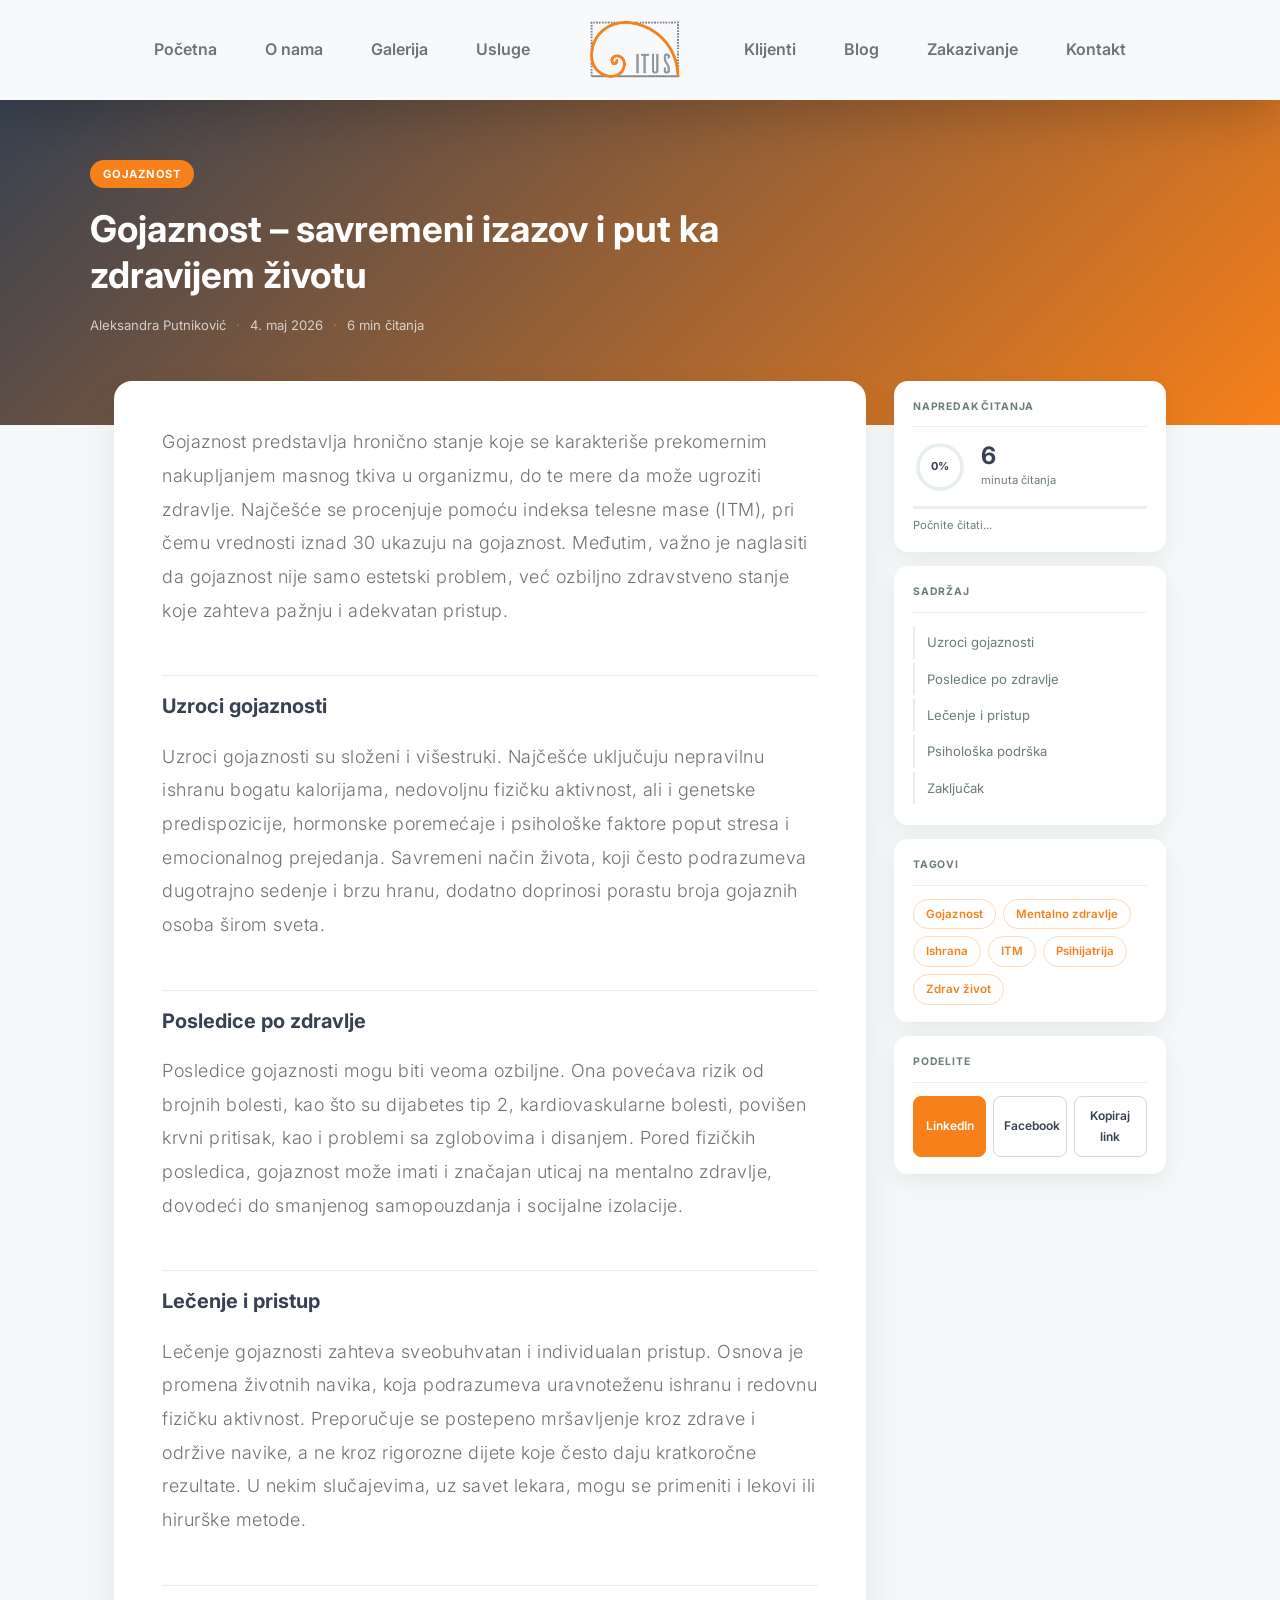
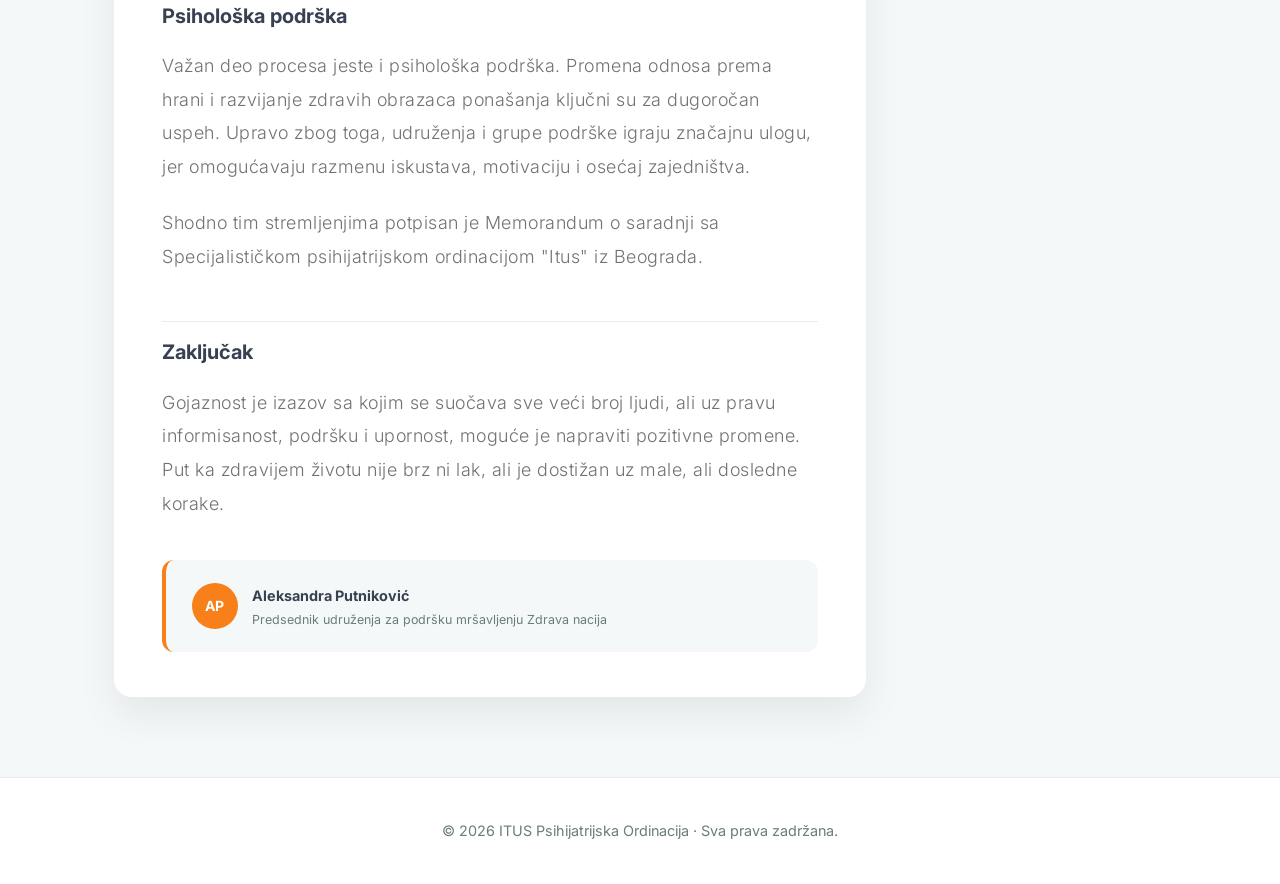
==== gojaznost.html @ 5d0c7b58 "Gojaznost blog stranica" ====
<!DOCTYPE html>
<html lang="sr">
<head>
  <meta charset="UTF-8" />
  <meta name="viewport" content="width=device-width, initial-scale=1.0" />
  <title>Blog | ITUS Psihijatrijska Ordinacija</title>
  <meta name="description" content="Savremeni blog ITUS ordinacije – mentalno zdravlje, psihijatrija i psihoterapija." />

  <!-- Google Font -->
  <link href="https://fonts.googleapis.com/css2?family=Inter:wght@300;400;500;600;700&display=swap" rel="stylesheet">
<link rel="preconnect" href="https://fonts.googleapis.com">
        
        <link rel="preconnect" href="https://fonts.gstatic.com" crossorigin>
        
        <link href="https://fonts.googleapis.com/css2?family=Open+Sans:wght@300;400;600;700&display=swap" rel="stylesheet">

        <link href="bootstrap.min.css" rel="stylesheet">

        <link href="bootstrap-icons.css" rel="stylesheet">

        <link href="owl.carousel.min.css" rel="stylesheet">

        <link href="owl.theme.default.min.css" rel="stylesheet">

        <link href="templatemo-medic-care.css" rel="stylesheet">

  <style>
    :root {
      --primary: #374151;
      --accent: #f7801a;
      --bg: #f5f8f9;
      --card: #ffffff;
      --text: #243333;
      --muted: #6b7c7c;
      --radius: 18px;
      --max-width: 1100px;
    }

    * {
      box-sizing: border-box;
      margin: 0;
      padding: 0;
    }

    body {
      font-family: 'Inter', sans-serif;
      background: var(--bg);
      color: var(--text);
      line-height: 1.8;
    }

    /* HEADER – koristi postojeći header sajta */
    /* Ovaj deo ostaje identičan kao na itus.co.rs */
    header.site-header {
      background: #ffffff;
      box-shadow: 0 4px 20px rgba(0,0,0,0.06);
      padding: 1rem 2rem;
    }

    /* HERO */
    .hero {
      background: linear-gradient(135deg, var(--primary), var(--accent));
      color: #fff;
      padding: 5rem 1rem;
    }

    .hero-inner {
      max-width: var(--max-width);
      margin: auto;
    }

    .hero h1 {
      font-size: 3rem;
      font-weight: 700;
      margin-bottom: 1rem;
    }

    .hero p {
      font-size: 1.2rem;
      max-width: 700px;
      opacity: 0.95;
    }

    /* CONTENT */
    main {
      max-width: var(--max-width);
      margin: -4rem auto 4rem;
      padding: 0 1rem;
    }

    .blog-grid {
      display: grid;
      grid-template-columns: repeat(auto-fit, minmax(280px, 1fr));
      gap: 2rem;
    }

    .blog-card {
      background: var(--card);
      border-radius: var(--radius);
      padding: 2.5rem 2.2rem;
      box-shadow: 0 18px 40px rgba(0,0,0,0.08);
      display: flex;
      flex-direction: column;
      justify-content: space-between;
      transition: transform 0.3s ease, box-shadow 0.3s ease;
    }

    .blog-card:hover {
      transform: translateY(-6px);
      box-shadow: 0 30px 60px rgba(0,0,0,0.12);
    }

    .blog-card h2 {
      font-size: 1.4rem;
      margin: 1rem 0 0.8rem;
      color: var(--primary);
    }

    .blog-card p {
      color: var(--muted);
      font-size: 0.95rem;
    }

    .tag {
      display: inline-block;
      font-size: 0.75rem;
      font-weight: 600;
      text-transform: uppercase;
      letter-spacing: 0.04em;
      color: var(--accent);
    }

    .read-more {
      margin-top: 1.8rem;
      font-weight: 600;
      color: var(--primary);
      text-decoration: none;
      align-self: flex-start;
    }

    .read-more:hover {
      text-decoration: underline;
    }

    .blog-card h2 {
      font-size: 1.9rem;
      margin-bottom: 1rem;
      color: var(--primary);
    }

    .blog-card h3 {
      margin-top: 2.5rem;
      margin-bottom: 1rem;
      font-size: 1.4rem;
    }

    .blog-card p {
      margin-bottom: 1.2rem;
      color: var(--text);
    }

    .blog-card ul {
      margin: 1.5rem 0 1.5rem 1.5rem;
    }

    .blog-card li {
      margin-bottom: 0.6rem;
    }

    .info-box {
      margin-top: 3rem;
      padding: 2rem;
      background: linear-gradient(135deg, #eef7f6, #ffffff);
      border-radius: var(--radius);
      border-left: 6px solid var(--accent);
    }

    .info-box h3 {
      margin-top: 0;
      color: var(--primary);
    }

    footer {
      background: #ffffff;
      text-align: center;
      padding: 2.5rem 1rem;
      color: var(--muted);
      font-size: 0.9rem;
      border-top: 1px solid #e6eeee;
    }

    @media (max-width: 768px) {
      .hero h1 {
        font-size: 2.2rem;
      }
      .blog-card {
        padding: 2rem;
      }
    }

      .itus-blog-hero {
     background: linear-gradient(135deg, var(--primary), var(--accent));
    color: #fff;
    padding: 4rem 1.5rem 5.5rem;
  }
  .itus-blog-hero__inner {
    max-width: var(--max-width, 1100px);
    margin: auto;
  }
  .itus-blog-hero__tag {
    display: inline-block;
    background: var(--accent);
    color: #fff;
    font-size: 0.7rem;
    font-weight: 700;
    text-transform: uppercase;
    letter-spacing: 0.07em;
    padding: 4px 13px;
    border-radius: 20px;
    margin-bottom: 1.1rem;
  }
  .itus-blog-hero__title {
    font-size: 2.3rem;
    font-weight: 700;
    line-height: 1.25;
    margin-bottom: 1rem;
    max-width: 720px;
  }
  .itus-blog-hero__meta {
    font-size: 0.82rem;
    opacity: 0.72;
    display: flex;
    flex-wrap: wrap;
    gap: 10px;
    align-items: center;
  }
  .itus-blog-hero__meta-sep { opacity: 0.4; }
 
  /* ── LAYOUT ── */
  .itus-blog-layout {
    max-width: var(--max-width, 1100px);
    margin: -2.8rem auto 5rem;
    padding: 0 1.5rem;
    display: grid;
    grid-template-columns: 1fr 272px;
    gap: 28px;
    align-items: start;
  }
 
  /* ── ARTICLE ── */
  .itus-blog-article {
    background: var(--card);
    border-radius: var(--radius);
    padding: 2.8rem 3rem;
    box-shadow: 0 18px 40px rgba(0,0,0,0.07);
  }
  .itus-blog-prose {
    font-size: 1rem;
    line-height: 1.87;
    color: var(--text);
  }
  .itus-blog-prose p { margin-bottom: 1.25em; }
  .itus-blog-prose h2 {
    font-size: 1.25rem;
    font-weight: 700;
    color: var(--primary);
    margin: 2.4em 0 0.7em;
    padding-top: 0.6em;
    border-top: 1px solid #e6eeee;
  }
  .itus-blog-prose h2:first-child { border-top: none; margin-top: 0; }
 
  .itus-blog-author {
    margin-top: 2.5rem;
    padding: 1.4rem 1.6rem;
    background: var(--bg);
    border-radius: 12px;
    border-left: 4px solid var(--accent);
    display: flex;
    gap: 14px;
    align-items: flex-start;
  }
  .itus-blog-author__avatar {
    width: 46px; height: 46px;
    border-radius: 50%;
    background: var(--accent);
    color: #fff;
    display: flex; align-items: center; justify-content: center;
    font-weight: 700; font-size: 14px;
    flex-shrink: 0;
  }
  .itus-blog-author__name { font-size: 0.9rem; font-weight: 700; color: var(--primary); }
  .itus-blog-author__role { font-size: 0.78rem; color: var(--muted); margin-top: 2px; line-height: 1.5; }
 
  /* ── SIDEBAR ── */
  .itus-blog-sidebar { display: flex; flex-direction: column; gap: 14px; }
 
  .itus-s-card {
    background: var(--card);
    border-radius: 14px;
    padding: 17px 19px;
    box-shadow: 0 8px 24px rgba(0,0,0,0.06);
  }
  .itus-s-label {
    font-size: 0.65rem;
    font-weight: 700;
    text-transform: uppercase;
    letter-spacing: 0.08em;
    color: var(--muted);
    margin-bottom: 13px;
    padding-bottom: 10px;
    border-bottom: 1px solid #e6eeee;
  }
 
  /* Reading progress */
  .itus-prog-wrap { display: flex; align-items: center; gap: 14px; margin-bottom: 12px; }
  .itus-ring-wrap { position: relative; width: 54px; height: 54px; flex-shrink: 0; }
  .itus-ring-wrap svg { width: 54px; height: 54px; }
  .itus-ring-inner {
    position: absolute; top: 50%; left: 50%;
    transform: translate(-50%, -50%);
    font-size: 11px; font-weight: 700; color: var(--primary);
  }
  .itus-read-num { font-size: 1.5rem; font-weight: 700; color: var(--primary); line-height: 1; }
  .itus-read-sub { font-size: 0.7rem; color: var(--muted); margin-top: 2px; }
  .itus-prog-bar { height: 3px; background: #e6eeee; border-radius: 2px; margin-bottom: 6px; }
  .itus-prog-fill { height: 100%; background: var(--accent); border-radius: 2px; width: 0%; transition: width 0.2s; }
  .itus-prog-sub { font-size: 0.7rem; color: var(--muted); }
 
  /* TOC */
  .itus-toc-item {
    padding: 7px 0 7px 12px;
    border-left: 2px solid #e6eeee;
    font-size: 0.82rem;
    color: var(--muted);
    cursor: pointer;
    margin-bottom: 4px;
    line-height: 1.4;
    transition: color 0.15s, border-color 0.15s;
  }
  .itus-toc-item:hover,
  .itus-toc-item.is-active {
    border-left-color: var(--accent);
    color: var(--primary);
    font-weight: 600;
  }
 
  /* Tags */
  .itus-tags-wrap { display: flex; flex-wrap: wrap; gap: 7px; }
  .itus-tag {
    font-size: 0.72rem;
    font-weight: 600;
    color: var(--accent);
    border: 1px solid rgba(247,128,26,0.3);
    padding: 4px 12px;
    border-radius: 20px;
    cursor: pointer;
    transition: background 0.15s;
  }
  .itus-tag:hover { background: rgba(247,128,26,0.08); }
 
  /* Share */
  .itus-share-grid { display: flex; gap: 7px; flex-wrap: wrap; }
  .itus-share-btn {
    flex: 1; min-width: 72px;
    padding: 8px 10px;
    border-radius: 8px;
    border: 1px solid #d0d9d9;
    background: transparent;
    font-size: 0.75rem;
    font-weight: 600;
    color: var(--primary);
    cursor: pointer;
    font-family: 'Inter', sans-serif;
    transition: background 0.15s;
  }
  .itus-share-btn:hover { background: var(--bg); }
  .itus-share-btn--primary {
    background: var(--accent);
    color: #fff;
    border-color: var(--accent);
  }
  .itus-share-btn--primary:hover { background: #e0700f; }
 
  @media (max-width: 820px) {
    .itus-blog-layout { grid-template-columns: 1fr; }
    .itus-blog-sidebar { order: -1; }
    .itus-blog-article { padding: 2rem 1.5rem; }
    .itus-blog-hero__title { font-size: 1.7rem; }
  }

  </style>
</head>
<body>

 <nav class="navbar navbar-expand-lg bg-light fixed-top shadow-lg">
                <div class="container">
                    <a class="navbar-brand mx-auto d-lg-none" href="index.html">
                        Itus
                        <strong class="d-block">Psihijatrijska Ordinacija</strong>
                    </a>

                    <button class="navbar-toggler" type="button" data-bs-toggle="collapse" data-bs-target="#navbarNav" aria-controls="navbarNav" aria-expanded="false" aria-label="Toggle navigation">
                        <span class="navbar-toggler-icon"></span>
                    </button>

                    <div class="collapse navbar-collapse" id="navbarNav">
                        <ul class="navbar-nav mx-auto">
                            <li class="nav-item">
                                <a class="nav-link" href="#hero">Početna</a>
                            </li>

                            <li class="nav-item">
                                <a class="nav-link" href="#about">O nama</a>
                            </li>

                            <li class="nav-item">
                                <a class="nav-link" href="#galerija">Galerija</a>
                            </li>

                            <li class="nav-item">
                                <a class="nav-link" href="#timeline">Usluge</a>
                            </li>

                            <a class="navbar-brand d-none d-lg-block" href="index.html">
                                <!-- Itus
                                <strong class="d-block">Psihijatrijska Ordinacija</strong> -->
                                <img src="ItusLogoBezTeksta.png" style="height: 60px;">
                            </a>

                            <li class="nav-item">
                                <a class="nav-link" href="#reviews">Klijenti</a>
                            </li>

                            <li class="nav-item active">
                                <a class="nav-link" href="#blog">Blog</a>
                            </li>

                            <li class="nav-item">
                                <a class="nav-link" href="#booking">Zakazivanje</a>
                            </li>

                            <li class="nav-item">
                                <a class="nav-link" href="#kontakt">Kontakt</a>
                            </li>
                        </ul>
                    </div>

                </div>
            </nav>

<section class="itus-blog-hero">
  <div class="itus-blog-hero__inner">
    <span class="itus-blog-hero__tag">Gojaznost</span>
    <h1 class="itus-blog-hero__title">Gojaznost – savremeni izazov i put ka zdravijem životu</h1>
    <div class="itus-blog-hero__meta">
      <span>Aleksandra Putniković</span>
      <span class="itus-blog-hero__meta-sep">·</span>
      <span>4. maj 2026</span>
      <span class="itus-blog-hero__meta-sep">·</span>
      <span>6 min čitanja</span>
    </div>
  </div>
</section>
 
 
<!-- MAIN LAYOUT -->
<div class="itus-blog-layout">
 
  <!-- ARTICLE -->
  <article class="itus-blog-article">
    <div class="itus-blog-prose" id="itus-prose">
 
      <p>Gojaznost predstavlja hronično stanje koje se karakteriše prekomernim nakupljanjem masnog tkiva u organizmu, do te mere da može ugroziti zdravlje. Najčešće se procenjuje pomoću indeksa telesne mase (ITM), pri čemu vrednosti iznad 30 ukazuju na gojaznost. Međutim, važno je naglasiti da gojaznost nije samo estetski problem, već ozbiljno zdravstveno stanje koje zahteva pažnju i adekvatan pristup.</p>
 
      <h2 id="itus-uzroci">Uzroci gojaznosti</h2>
      <p>Uzroci gojaznosti su složeni i višestruki. Najčešće uključuju nepravilnu ishranu bogatu kalorijama, nedovoljnu fizičku aktivnost, ali i genetske predispozicije, hormonske poremećaje i psihološke faktore poput stresa i emocionalnog prejedanja. Savremeni način života, koji često podrazumeva dugotrajno sedenje i brzu hranu, dodatno doprinosi porastu broja gojaznih osoba širom sveta.</p>
 
      <h2 id="itus-posledice">Posledice po zdravlje</h2>
      <p>Posledice gojaznosti mogu biti veoma ozbiljne. Ona povećava rizik od brojnih bolesti, kao što su dijabetes tip 2, kardiovaskularne bolesti, povišen krvni pritisak, kao i problemi sa zglobovima i disanjem. Pored fizičkih posledica, gojaznost može imati i značajan uticaj na mentalno zdravlje, dovodeći do smanjenog samopouzdanja i socijalne izolacije.</p>
 
      <h2 id="itus-lecenje">Lečenje i pristup</h2>
      <p>Lečenje gojaznosti zahteva sveobuhvatan i individualan pristup. Osnova je promena životnih navika, koja podrazumeva uravnoteženu ishranu i redovnu fizičku aktivnost. Preporučuje se postepeno mršavljenje kroz zdrave i održive navike, a ne kroz rigorozne dijete koje često daju kratkoročne rezultate. U nekim slučajevima, uz savet lekara, mogu se primeniti i lekovi ili hirurške metode.</p>
 
      <h2 id="itus-psihologija">Psihološka podrška</h2>
      <p>Važan deo procesa jeste i psihološka podrška. Promena odnosa prema hrani i razvijanje zdravih obrazaca ponašanja ključni su za dugoročan uspeh. Upravo zbog toga, udruženja i grupe podrške igraju značajnu ulogu, jer omogućavaju razmenu iskustava, motivaciju i osećaj zajedništva.</p>
      <p>Shodno tim stremljenjima potpisan je Memorandum o saradnji sa Specijalističkom psihijatrijskom ordinacijom "Itus" iz Beograda.</p>
 
      <h2 id="itus-zakljucak">Zaključak</h2>
      <p>Gojaznost je izazov sa kojim se suočava sve veći broj ljudi, ali uz pravu informisanost, podršku i upornost, moguće je napraviti pozitivne promene. Put ka zdravijem životu nije brz ni lak, ali je dostižan uz male, ali dosledne korake.</p>
 
    </div>
 
    <!-- Autor -->
    <div class="itus-blog-author">
      <div class="itus-blog-author__avatar">AP</div>
      <div>
        <div class="itus-blog-author__name">Aleksandra Putniković</div>
        <div class="itus-blog-author__role">Predsednik udruženja za podršku mršavljenju Zdrava nacija</div>
      </div>
    </div>
  </article>
 
 
  <!-- SIDEBAR -->
  <aside class="itus-blog-sidebar">
 
    <!-- Napredak čitanja -->
    <div class="itus-s-card">
      <div class="itus-s-label">Napredak čitanja</div>
      <div class="itus-prog-wrap">
        <div class="itus-ring-wrap">
          <svg viewBox="0 0 54 54">
            <circle cx="27" cy="27" r="22" fill="none" stroke="#e6eeee" stroke-width="3.5"/>
            <circle id="itus-ring" cx="27" cy="27" r="22" fill="none" stroke="#f7801a" stroke-width="3.5"
              stroke-dasharray="138.2" stroke-dashoffset="138.2"
              stroke-linecap="round" transform="rotate(-90 27 27)"/>
          </svg>
          <div class="itus-ring-inner" id="itus-pct">0%</div>
        </div>
        <div>
          <div class="itus-read-num">6</div>
          <div class="itus-read-sub">minuta čitanja</div>
        </div>
      </div>
      <div class="itus-prog-bar"><div class="itus-prog-fill" id="itus-bar"></div></div>
      <div class="itus-prog-sub" id="itus-sub">Počnite čitati...</div>
    </div>
 
    <!-- Sadržaj -->
    <div class="itus-s-card">
      <div class="itus-s-label">Sadržaj</div>
      <div class="itus-toc-item" data-target="itus-uzroci">Uzroci gojaznosti</div>
      <div class="itus-toc-item" data-target="itus-posledice">Posledice po zdravlje</div>
      <div class="itus-toc-item" data-target="itus-lecenje">Lečenje i pristup</div>
      <div class="itus-toc-item" data-target="itus-psihologija">Psihološka podrška</div>
      <div class="itus-toc-item" data-target="itus-zakljucak">Zaključak</div>
    </div>
 
    <!-- Tagovi -->
    <div class="itus-s-card">
      <div class="itus-s-label">Tagovi</div>
      <div class="itus-tags-wrap">
        <span class="itus-tag">Gojaznost</span>
        <span class="itus-tag">Mentalno zdravlje</span>
        <span class="itus-tag">Ishrana</span>
        <span class="itus-tag">ITM</span>
        <span class="itus-tag">Psihijatrija</span>
        <span class="itus-tag">Zdrav život</span>
      </div>
    </div>
 
    <!-- Podelite -->
    <div class="itus-s-card">
      <div class="itus-s-label">Podelite</div>
      <div class="itus-share-grid">
        <button class="itus-share-btn itus-share-btn--primary" onclick="window.open('https://www.linkedin.com/sharing/share-offsite/?url='+encodeURIComponent(window.location.href))">LinkedIn</button>
        <button class="itus-share-btn" onclick="window.open('https://www.facebook.com/sharer/sharer.php?u='+encodeURIComponent(window.location.href))">Facebook</button>
        <button class="itus-share-btn" onclick="navigator.clipboard.writeText(window.location.href);this.textContent='Kopirano!'">Kopiraj link</button>
      </div>
    </div>
 
  </aside>
</div>




<footer>
  © 2026 ITUS Psihijatrijska Ordinacija · Sva prava zadržana.
</footer>
 <script src="jquery.min.js"></script>
        <script src="bootstrap.bundle.min.js"></script>
        <script src="owl.carousel.min.js"></script>
        <script src="scrollspy.min.js"></script>
        <script src="custom.js"></script>
        <script src="https://cdn.jsdelivr.net/npm/@fancyapps/ui@5.0/dist/fancybox/fancybox.umd.js"></script>
        <script>
            Fancybox.bind('[data-fancybox="gallery"]', {
              //
            });    
          </script>
</body>
</html>
---- templatemo-medic-care.css ----
/*---------------------------------------
  CUSTOM PROPERTIES ( VARIABLES )             
-----------------------------------------*/
:root {
  --white-color:                  #FFFFFF;
  --primary-color:                #f7801a;
  --secondary-color:              #dfdfdf;
  --section-bg-color:             #F9F9F9;
  --dark-color:                   #000000;
  --title-color:                  #565758;
  --p-color:                      #717275;
  --border-color:                 #eaeaea;

  --body-font-family:             'Open Sans', sans-serif;

  --h1-font-size:                 48px;
  --h2-font-size:                 36px;
  --h3-font-size:                 32px;
  --h4-font-size:                 28px;
  --h5-font-size:                 24px;
  --h6-font-size:                 22px;
  --p-font-size:                  18px;
  --menu-font-size:               16px;

  --font-weight-light:            300;
  --font-weight-normal:           400;
  --font-weight-semibold:         600;
  --font-weight-bold:             700;
}

body {
    background: var(--white-color);
    font-family: var(--body-font-family);    
    position: relative;
    padding-top: 94px;
    
}

body::after {
  content: "";
  background-image: url("../BGProba.jpg");
  opacity: 0.08;
  top: 0;
  left: 0;
  bottom: 0;
  right: 0;
  position: absolute;
  z-index: -1;   
}

/*---------------------------------------
  TYPOGRAPHY               
-----------------------------------------*/

h2,
h3,
h4,
h5,
h6 {
  color: var(--dark-color);
  line-height: inherit;
}

h1,
h2,
h3,
h4,
h5,
h6 {
  font-weight: var(--font-weight-semibold);
}

h1,
h2 {
  font-weight: var(--font-weight-bold);
}

h1 {
  font-size: var(--h1-font-size);
  line-height: normal;
}

h2 {
  font-size: var(--h2-font-size);
}

h3 {
  font-size: var(--h3-font-size);
}

h4 {
  font-size: var(--h4-font-size);
}

h5 {
  font-size: var(--h5-font-size);
}

h6 {
  font-size: var(--h6-font-size);
}

p {
  color: var(--p-color);
  font-size: var(--p-font-size);
  font-weight: var(--font-weight-light);
  letter-spacing: 0.5px;
}

a, 
button {
  touch-action: manipulation;
  transition: all 0.3s;
}

a {
  color: var(--p-color);
  text-decoration: none;
}

a:hover {
  color: var(--primary-color);
}

.section-padding {
  padding-top: 7rem;
  padding-bottom: 7rem;
}

/*---------------------------------------
  CUSTOM LINK               
-----------------------------------------*/
.custom-link {
  display: inline-block;
  text-decoration: none;
  border: 1px solid var(--border-color);
  color: var(--primary-color);
  pointer-events: auto;
  font-weight: var(--font-weight-semibold);
  line-height: 40px;
  position: relative;
  padding: 0 30px;
  box-sizing: border-box;
  margin: 0;
  -webkit-user-select: none;
     -moz-user-select: none;
      -ms-user-select: none;
          user-select: none;
  overflow: hidden;
  border-radius: 0;
  text-transform: uppercase;
}

.custom-link::before {
  content: attr(data-hover);
  background-color: var(--border-color);
  color: var(--primary-color);
  position: absolute;
  top: 100%;
  bottom: 0;
  left: 0;
  transition: all 300ms cubic-bezier(0.19, 1, 0.56, 1);
  right: 0;
  text-align: center;
}

.custom-link:hover::before {
  top: 0;
}

b,
strong {
  font-weight: var(--font-weight-bold);
}

/*---------------------------------------
  LIST GROUP               
-----------------------------------------*/
.list-group-item {
  background-color: transparent;
  color: var(--p-color);
  font-size: var(--p-font-size);
  padding: 1rem 0;
}

.list-group-item:first-child {
  padding-top: 0;
}

.list-group-item span {
  font-weight: var(--font-weight-semibold);
  margin-left: auto;
}

/*---------------------------------------
  ANIMATED TEXT              
-----------------------------------------*/
.animated {
  position: relative;
}

.animated-info {
  display: inline-block;
  vertical-align: top;
  min-width: 250px;
  position: relative;
}

.animated-item {
  color: var(--primary-color);
}

.animated-item {
  display: block;
  opacity: 0;
  overflow: hidden;
  position: absolute;
  top: 0;
  right: 0;
  left: 0;
  animation: BottomTotop 6s linear infinite 0s;
}

.animated-item:nth-child(2n+2) {
  animation-delay: 2s;
}

.animated-item:nth-child(3n+3) {
  animation-delay: 4s;
}


@keyframes BottomTotop {
  0% {
    opacity: 0;
  }
  5% {
    opacity: 0;
    transform: translateY(5px);
  }
  10% {
    opacity: 1;
    transform: translateY(0px);
  }
  25% {
    opacity: 1;
    transform: translateY(0px);
  }
  30% {
    opacity: 0;
    transform: translateY(5px);
  }
  80% {
    opacity: 0;
  }
  100% {
    opacity: 0;
  }
}

/*---------------------------------------
  HERO              
-----------------------------------------*/
.hero {  
  padding-top: 0rem;
}

.hero .container {
  position: relative;
  overflow: hidden;
  height: 580px;
}

.heroText {
  background: var(--white-color);
  position: absolute;
  z-index: 2;
  bottom: 0;
  right: 0;
  padding: 1.5rem 2.5rem;
  width: 50%;
}

.contact-phone {
  font-weight: var(--font-weight-semibold);
}

/*---------------------------------------
  FEATURED & MAPA          
-----------------------------------------*/
.featured-circle {
  border-radius: 100%;
  width: 350px;
  height: 350px;
  margin: 0 auto;
  padding: 0 20px;
}

.featured-circle-map{
  border-radius: 100%;
  width: 750px;
  height: 450px;
  margin: 0 auto;
  padding: 0 20px;
}

.mapa{
  border-radius: 6%;
  width: 425px;
  height: 400px;
  box-shadow: 0 2rem 6rem rgba(0,0,0,.175) !important;
}


.featured-text {
  font-size: var(--h6-font-size);
  line-height: 2rem;
  font-weight: var(--font-weight-bold);
  text-align: center;
  margin-bottom: 0;
}

.featured-number {
  color: var(--primary-color);
  font-size: 8rem;
  margin: 0 10px;
}

/*---------------------------------------
  NAVIGATION              
-----------------------------------------*/
.navbar {
  padding-top: 20px;
  padding-bottom: 20px;
}

.navbar-brand {
  color: var(--primary-color);
  font-size: var(--h5-font-size);
  font-weight: var(--font-weight-bold);
  margin: 0 30px;
  padding: 0;
  text-align: center;
}

.navbar-brand strong {
  color: var(--p-color);
  font-size: 12px;
  position: relative;
  bottom: 5px;
}

.navbar-expand-lg .navbar-nav .nav-link {
  padding-right: 1.5rem;
  padding-left: 1.5rem;
}

.navbar-nav .nav-link {
  color: var(--p-color);
  font-weight: var(--font-weight-semibold);
  font-size: var(--menu-font-size);
  padding-top: 15px;
  padding-bottom: 15px;
}

.navbar-nav .nav-item.active .nav-link, 
.nav-link:focus, 
.nav-link:hover {
  color: var(--dark-color);
}

.nav-link:focus {
  color: var(--p-color);
}

.navbar-toggler {
  border: 0;
  padding: 0;
  cursor: pointer;
  margin: 0;
  width: 30px;
  height: 35px;
  outline: none;
}

.navbar-toggler:focus {
  outline: none;
  box-shadow: none;
}

.navbar-toggler[aria-expanded="true"] .navbar-toggler-icon {
  background: transparent;
}

.navbar-toggler[aria-expanded="true"] .navbar-toggler-icon:before,
.navbar-toggler[aria-expanded="true"] .navbar-toggler-icon:after {
  transition: top 300ms 50ms ease, -webkit-transform 300ms 350ms ease;
  transition: top 300ms 50ms ease, transform 300ms 350ms ease;
  transition: top 300ms 50ms ease, transform 300ms 350ms ease, -webkit-transform 300ms 350ms ease;
  top: 0;
}

.navbar-toggler[aria-expanded="true"] .navbar-toggler-icon:before {
  transform: rotate(45deg);
}

.navbar-toggler[aria-expanded="true"] .navbar-toggler-icon:after {
  transform: rotate(-45deg);
}

.navbar-toggler .navbar-toggler-icon {
  background: var(--dark-color);
  transition: background 10ms 300ms ease;
  display: block;
  width: 30px;
  height: 2px;
  position: relative;
}

.navbar-toggler .navbar-toggler-icon:before,
.navbar-toggler .navbar-toggler-icon:after {
  transition: top 300ms 350ms ease, -webkit-transform 300ms 50ms ease;
  transition: top 300ms 350ms ease, transform 300ms 50ms ease;
  transition: top 300ms 350ms ease, transform 300ms 50ms ease, -webkit-transform 300ms 50ms ease;
  position: absolute;
  right: 0;
  left: 0;
  background: var(--dark-color);
  width: 30px;
  height: 2px;
  content: '';
}

.navbar-toggler .navbar-toggler-icon:before {
  top: -8px;
}

.navbar-toggler .navbar-toggler-icon:after {
  top: 8px;
}

/*---------------------------------------
  TIMELINE               
-----------------------------------------*/
.timeline,
.timeline-nodes {
  position: relative;
}

.timeline-nodes:nth-child(even) {
  flex-direction: row-reverse;
}

.timeline h3, 
.timeline p {
  padding: 10px 30px;
} 

.timeline h3 {
  background: var(--dark-color);
}

.timeline::before {
  content: "";
  display: block;
  position: absolute;
  top: 37px;
  left: 50%;
  width: 0;
  border-left: 1px solid var(--primary-color);
  opacity: 0.4;
  height: 92%;
  z-index: 1;
  transform: translateX(-50%);
}



.timeline-content {
  position: relative;
  border-radius: 0 0 0.25rem 0.25rem;
  padding: 0;
}

.timeline-nodes:nth-child(odd) h3,
.timeline-nodes:nth-child(odd) p {
  text-align: right;
}

.timeline-nodes:nth-child(odd) .timeline-date {
  text-align: left;
}
 
.timeline-nodes:nth-child(even) .timeline-date {
  text-align: right;
}

.timeline-nodes:nth-child(odd) h3::after {
  content: "";
  position: absolute;
  top: 50%;
  left: 100%;
  transform: translate(0, -50%);
  width: 0;
  border-left: 10px solid var(--dark-color);
  border-top: 10px solid transparent;
  border-bottom: 10px solid transparent;
}

.timeline-nodes h3 {
  position: relative;
  border-radius: 0.25rem 0.25rem 0 0;
}

.timeline-nodes:nth-child(even) h3::after {
  content: "";
  position: absolute;
  top: 50%;
  right: 100%;
  transform: translate(0, -50%);
  width: 0;
  border-right: 10px solid var(--dark-color);
  border-top: 10px solid transparent;
  border-bottom: 10px solid transparent;
}

/*.timeline-icons {
  position: relative;
  z-index: 100;
}*/

.timeline-icons {
  /*content: "";*/
  background-color: black;
  width: 80px;
  height: 80px;
  border-radius: 50%;
  display: block;
  position: absolute;
  top: 0;
  left: 50%;
  transform: translate(-50%,0);
  background: var(--white-color);
  box-shadow: 0 1rem 3rem rgba(0,0,0,.175);
  z-index: 1;
}

.timeline-icon {
  position: relative;
  z-index: 100;
  font-size: var(--h3-font-size);
  color: var(--primary-color);
  display: block;
  text-align: center;
  line-height: 80px;
}

@media (max-width: 767px) {
  .timeline-nodes:nth-child(odd) h3,
  .timeline-nodes:nth-child(odd) p {
    text-align: left;
  }

  .timeline-nodes:nth-child(even) {
    flex-direction: row;
  }

  .timeline::after{
    content: '';
    width: 10px;
    height: 219px;
    background: 1px solid var(--primary-color);
    display: block;
    position: relative;
    top: 10px;
  }

  .timeline::before {
    content: "";
    display: block;
    position: absolute;
    top: 60px;
    left: 33px;
    width: 0;
    height: 90%;
    z-index: 1;
    transform: translateX(-50%);
  }

  .timeline-icons {
    position: absolute;
    left: 0%;
    top: 60px;
  }

  .timeline-nodes:nth-child(odd) h3::after {
    left: auto;
    right: 100%;
    border-left: 0;
    border-right: 10px solid var(--dark-color);
    border-top: 10px solid transparent;
    border-bottom: 10px solid transparent;
  }

  .timeline-nodes:nth-child(even) h3::after {
    right: 100%;
    width: 0;
    border-right: 10px solid var(--dark-color);
    border-top: 10px solid transparent;
    border-bottom: 10px solid transparent;
  }

  .timeline-nodes:nth-child(even) .timeline-date {
    text-align: left;
  }

  .timeline-icons::before {
    width: 75px;
    height: 75px;
  }

  .timeline-icon {
    line-height: 75px;
  }

  .gore-dole{
    margin-left:0px !important;
  }
}

@media (max-width: 575px) {
  .timeline::before {
    content: "";
    display: block;
    top: 60px;
    left: 57px;
    height: 87%;
    
  }

  #reviews{
    margin-top:-300px;
  }

  .timeline::after {
    content: "";
    display: block;
    top: 60px;
    left: 57px;
    height:400px;
    position: relative;
  }


  .timeline-icons{
    margin-left:45px !important;
  }

  .timeline-icons::before {
    width: 70px;
    height: 70px;
  }

  .timeline-icon {
    line-height: 70px;
  }
}

/*---------------------------------------
  REVIEWS               
-----------------------------------------*/
.reviews-thumb {
  margin-bottom: 0;
  padding: 32px;
}

.reviews-text {
  margin-top: 10px;
  margin-bottom: 25px;
}

.reviews-image {
  border-radius: 100px;
  width: 70px !important;
  height: 70px !important;
}

.reviews-carousel .owl-item {
  opacity: 0.45;
}

.reviews-carousel .owl-item.active.center {
  opacity: 1;
}

.reviews-carousel .owl-item.active.center .reviews-thumb {
  background: var(--secondary-color);
}

.reviews-carousel .owl-item.active.center .reviews-thumb,
.reviews-carousel .owl-item.active.center .reviews-text {
  color: var(--dark-color);
}

.reviews-carousel .owl-nav {
  display: flex;
  justify-content: space-between;
  margin: auto;
  text-align: center;
  position: absolute;
  top: 50%;
  left: 50%;
  transform: translate(-50%, -50%);
}

.reviews-carousel .owl-nav span {
  width: 35px;
  height: 35px;
  line-height: 35px;
  display: block;
}

.reviews-carousel .owl-nav .owl-prev {
  position: relative;
  left: -80px;
}

.reviews-carousel .owl-nav .owl-next {
  position: relative;
  right: -80px;
}

.reviews-carousel .owl-prev span,
.reviews-carousel .owl-next span {
  color: transparent;
}

.reviews-carousel .owl-prev span::before,
.reviews-carousel .owl-next span::before {
  font-family: bootstrap-icons;
  display: block;
  font-size: var(--h3-font-size);
  color: var(--p-color);
  width: 35px;
  height: 35px;
}

.reviews-carousel .owl-prev span::before {
  content: "\f12f";
}

.reviews-carousel .owl-next span::before {
  content: "\f138";
}

/*---------------------------------------
  BOOKING FORM            
-----------------------------------------*/

.booking-form .form-control {
  background: transparent;
  border-radius: 0;
  border: 0;
  border-bottom: 1px solid var(--border-color);
  color: #6c757d;
  font-weight: var(--font-weight-normal);
  padding-top: 12px;
  padding-bottom: 12px;
  margin-top: 15px;
  transition: all 0.3s;
}

.booking-form #submit-button {
  background: var(--dark-color);
  border-bottom: 0;
  font-weight: var(--font-weight-semibold);
  color: var(--white-color);
  text-transform: uppercase;
  margin-top: 35px;
}

.booking-form #submit-button:hover {
  background: var(--primary-color);
}

/*---------------------------------------
  FOOTER              
-----------------------------------------*/
.site-footer {
  background: var(--section-bg-color);
}

.copyright-text {
  font-size: var(--menu-font-size);
}

/*---------------------------------------
  SOCIAL ICON               
-----------------------------------------*/
.social-icon {
  margin: 0;
  padding: 0;
}

.social-icon li {
  list-style: none;
  display: inline-block;
  vertical-align: top;
  transition: all 0.3s;
}

.social-icon:hover li:not(:hover) {
  opacity: 0.65;
}

.social-icon-link {
  font-size: var(--p-font-size);
  display: inline-block;
  vertical-align: top;
  margin-top: 4px;
  margin-bottom: 4px;
  margin-right: 15px;
}

.social-icon-link:hover {
  color: var(--primary-color);
}

/*---------------------------------------
  RESPONSIVE STYLES               
-----------------------------------------*/
@media screen and (min-width: 1600px) {
  .hero .container {
    height: 740px;
  }
}

@media screen and (max-width: 991px) {
  body {
    padding-top: 74px;
  }

  h1 {
    font-size: 38px;
  }

  h2 {
    font-size: 32px;
  }

  h3 {
    font-size: 26px;
  }

  h4 {
    font-size: 24px;
  }

  h5 {
    font-size: 20px;
  }

  h6 {
    font-size: 18px;
  }

  .section-padding {
    padding-top: 5rem;
    padding-bottom: 5rem;
  }

  .navbar {
    padding-top: 10px;
    padding-bottom: 10px;
  }

  .navbar-nav .nav-link {
    padding-top: 5px;
    padding-bottom: 10px;
  }

  .hero .container {
    height: inherit;
  }

  .heroText {
    position: relative;
    bottom: 100px;
    left: 0;
    width: auto;
    margin-bottom: -100px;
    padding: 2rem;
  }

  .featured-circle {
    width: 320px;
    height: 320px;
  }
}

@media screen and (max-width: 767px) {
  .heroText {
    padding: 1.5rem;
  }

  .timeline-icons{
    margin-left:19px;
  }

  .animated-info {
    min-width: 125px;
  }

  .featured-circle {
    margin-top: 20px;
  }

  .reviews-carousel .owl-nav {
    position: relative;
    width: auto !important;
    transform: inherit;
    top: 0;
    bottom: 0;
    left: 0;
    max-width: 100px;
    margin: 20px auto;
  }

  .reviews-carousel .owl-nav .owl-prev,
  .reviews-carousel .owl-nav .owl-next {
    right: 0;
    left: 0;
  }

  .ikonica {
    display: inline-block;
    width: 32px; height: 32px;
    margin-top:20px;
    margin-left:20px;
    
  }
}


@media screen and (max-width: 480px) {
  .heroText {
    padding: 1rem;
  }

  .heroLinks .custom-link {
    font-size: 12px;
    line-height: 30px;
    margin-right: 12px !important;
    padding: 0 25px;
  }

  .contact-phone {
    font-size: 12px;
  }
  
  .timeline-icons{
    margin-left:55px;
  }

}



@media screen and (max-width: 360px) {
  .featured-number {
    font-size: 5rem;
  }

  .featured-circle {
    width: 235px;
    height: 235px;
  }

  .reviews-image {
    width: 55px !important;
    height: 55px !important;
    background-color: var(--white-color);
  }

  .reviews-thumb figcaption {
    font-size: var(--menu-font-size);
  }

 

  .timeline::before{
    height:92%;
  }

}

#more {display: none;}

.galerija{
 position: absolute;
 margin-top:11%;
 margin-left:-55px;
}

.ikonica {
  display: inline-block;
  width: 42px; height: 42px;
  margin-top:20px;

}

#moreservices {
  display: none;
}


#lastone{
 visibility:hidden;
}

#lastp{
height: 0;
}

#lasth{
  height: 0;
}

.gore-dole{
  width:100%;
  height: 100%;
  margin-top:0;
  cursor: pointer;
}

.dole{
  width: 80px;
  height: 80px;
}

.rgalerija:hover > .col-lg-6:not(:hover) {
  filter: blur(4px);
}

.slika{
  border-radius: 5px;
  cursor: pointer;
}

.reviews-carousel .owl-next span::before {
  content: ">";
}

.reviews-carousel .owl-prev span, .reviews-carousel .owl-next span {
  color: transparent;
}

.reviews-carousel .owl-prev span::before {
  content: "<";
}
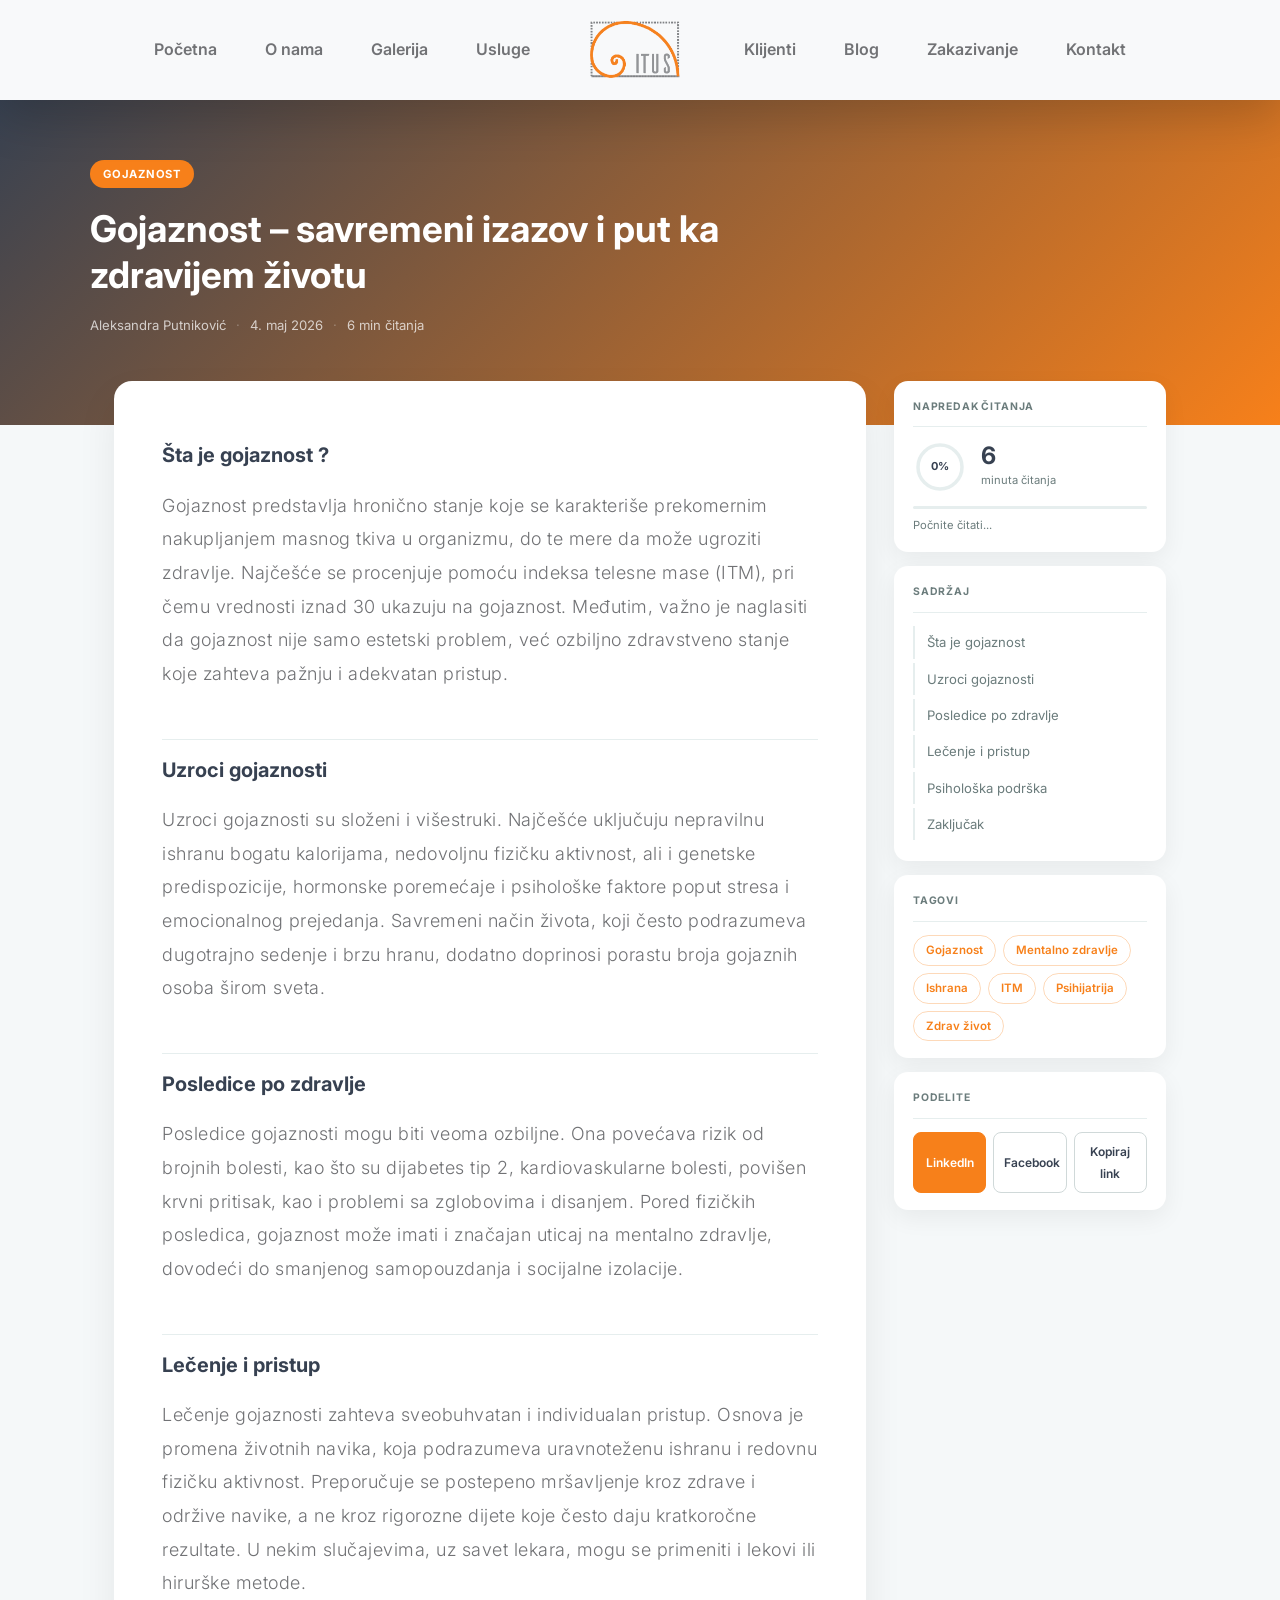
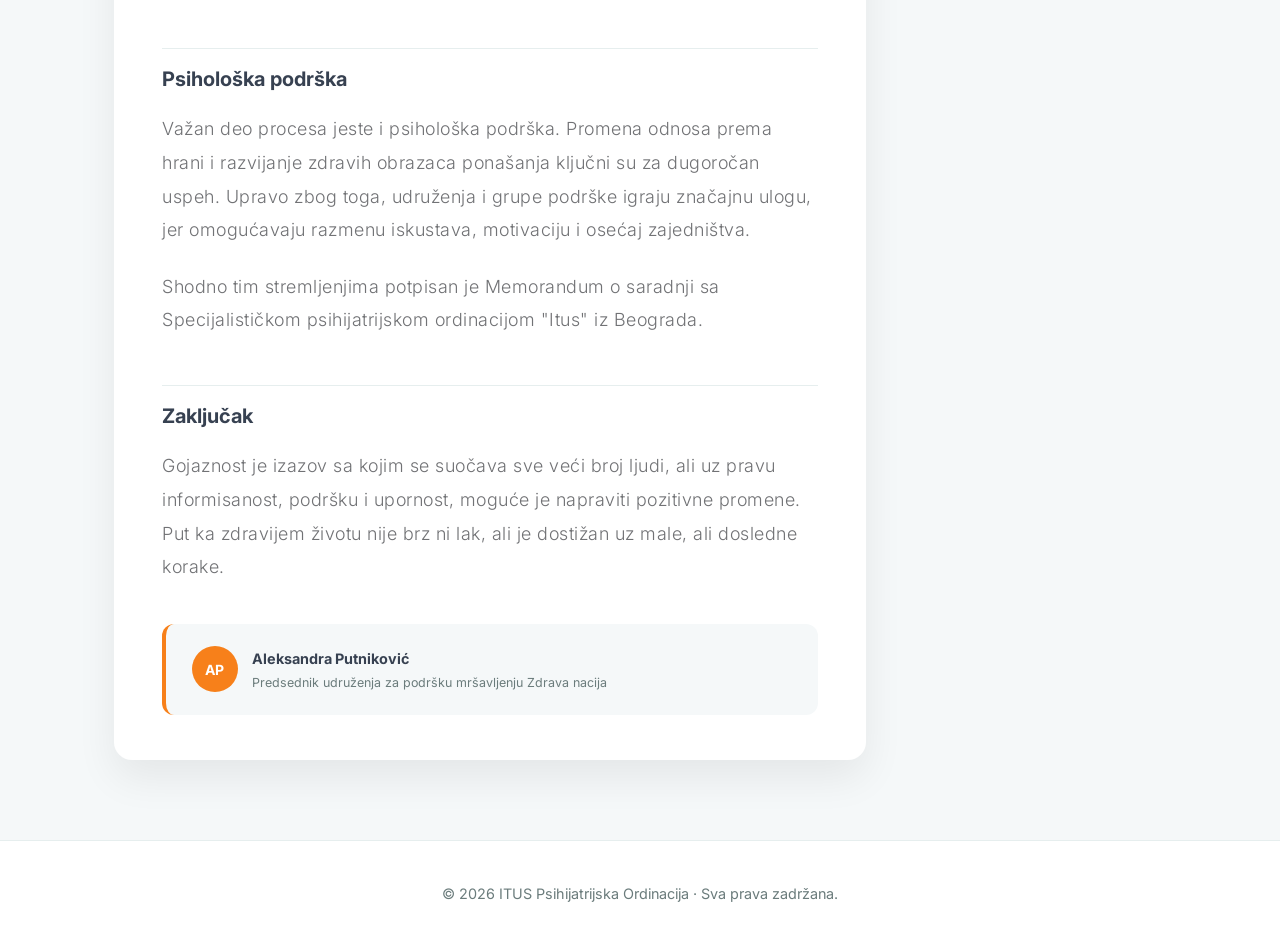
==== commit 911ea8f9: "Whatis gojaznost" ====
--- a/gojaznost.html
+++ b/gojaznost.html
@@ -470,7 +470,7 @@
   <!-- ARTICLE -->
   <article class="itus-blog-article">
     <div class="itus-blog-prose" id="itus-prose">
- 
+      <h2 id="itus-whatis">Šta je gojaznost ?</h2> 
       <p>Gojaznost predstavlja hronično stanje koje se karakteriše prekomernim nakupljanjem masnog tkiva u organizmu, do te mere da može ugroziti zdravlje. Najčešće se procenjuje pomoću indeksa telesne mase (ITM), pri čemu vrednosti iznad 30 ukazuju na gojaznost. Međutim, važno je naglasiti da gojaznost nije samo estetski problem, već ozbiljno zdravstveno stanje koje zahteva pažnju i adekvatan pristup.</p>
  
       <h2 id="itus-uzroci">Uzroci gojaznosti</h2>
@@ -530,6 +530,7 @@
     <!-- Sadržaj -->
     <div class="itus-s-card">
       <div class="itus-s-label">Sadržaj</div>
+      <div class="itus-toc-item" data-target="itus-whatis">Šta je gojaznost</div>
       <div class="itus-toc-item" data-target="itus-uzroci">Uzroci gojaznosti</div>
       <div class="itus-toc-item" data-target="itus-posledice">Posledice po zdravlje</div>
       <div class="itus-toc-item" data-target="itus-lecenje">Lečenje i pristup</div>
@@ -581,4 +582,4 @@
             });    
           </script>
 </body>
-</html>+</html>
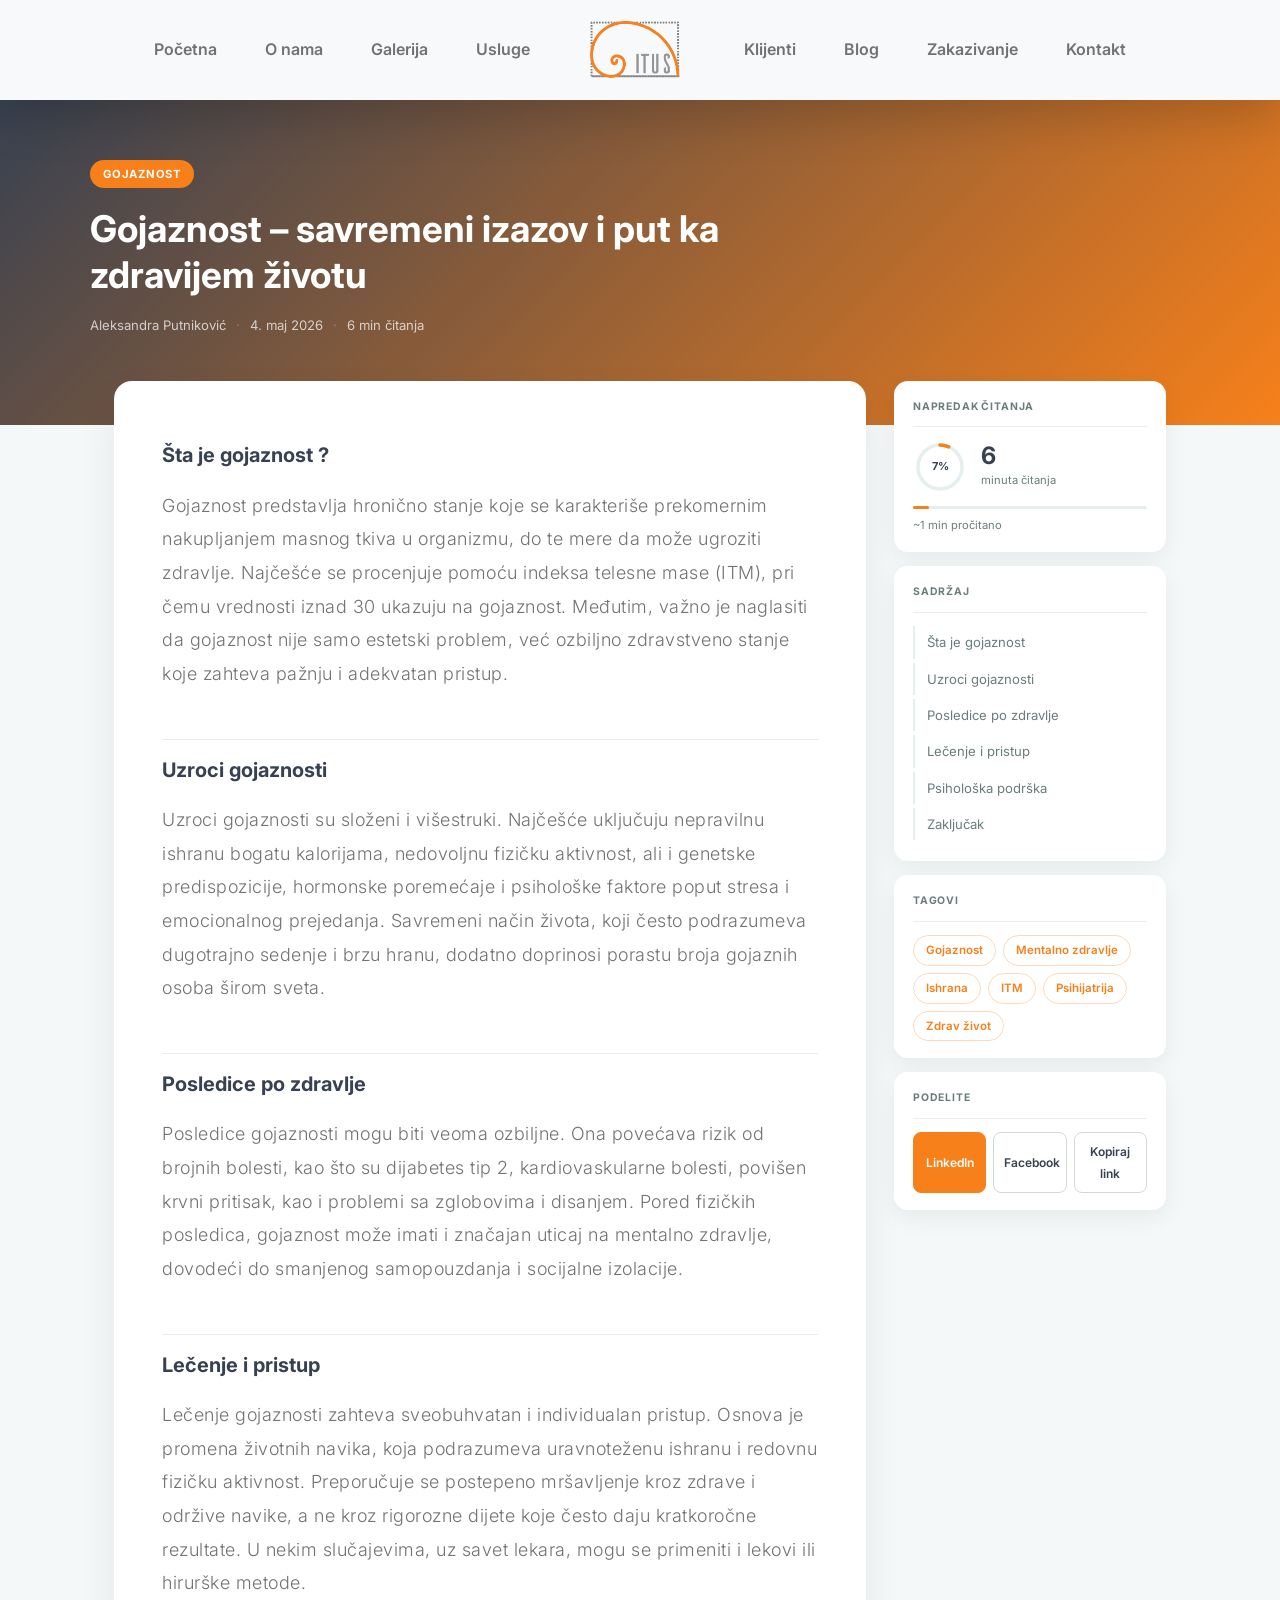
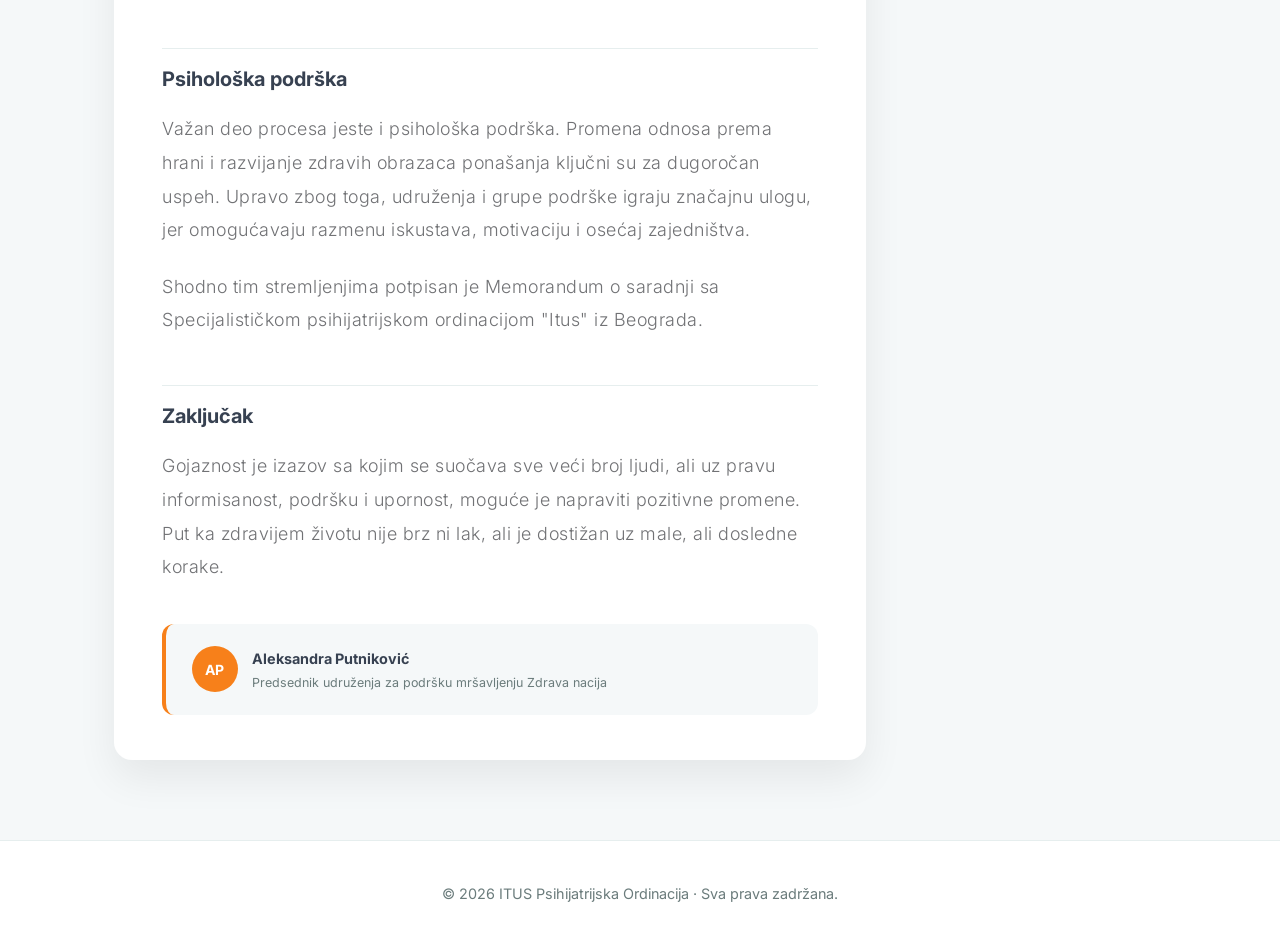
==== commit 3c27a2e9: "Скрипта за читање" ====
--- a/gojaznost.html
+++ b/gojaznost.html
@@ -581,5 +581,53 @@
               //
             });    
           </script>
+  <script>
+(function () {
+  var prose  = document.getElementById('itus-prose');
+  var ring   = document.getElementById('itus-ring');
+  var bar    = document.getElementById('itus-bar');
+  var pct    = document.getElementById('itus-pct');
+  var sub    = document.getElementById('itus-sub');
+  var tocs   = document.querySelectorAll('.itus-toc-item');
+  var CIRC   = 138.2;
+ 
+  function readPct() {
+    var rect  = prose.getBoundingClientRect();
+    var total = prose.offsetHeight;
+    var seen  = Math.max(0, -rect.top + window.innerHeight * 0.6);
+    return Math.min(1, Math.max(0, seen / total));
+  }
+ 
+  function update() {
+    var p   = readPct();
+    var val = Math.round(p * 100);
+    ring.style.strokeDashoffset = CIRC * (1 - p);
+    bar.style.width = val + '%';
+    pct.textContent = val + '%';
+    if (val === 0)        sub.textContent = 'Počnite čitati...';
+    else if (val >= 100)  sub.textContent = 'Pročitano!';
+    else                  sub.textContent = '~' + Math.max(1, Math.round(p * 6)) + ' min pročitano';
+ 
+    var active = null;
+    prose.querySelectorAll('h2').forEach(function (h) {
+      if (h.getBoundingClientRect().top < window.innerHeight * 0.45) active = h.id;
+    });
+    tocs.forEach(function (t) {
+      t.classList.toggle('is-active', t.dataset.target === active);
+    });
+  }
+ 
+  window.addEventListener('scroll', update, { passive: true });
+  update();
+ 
+  tocs.forEach(function (t) {
+    t.addEventListener('click', function () {
+      var el = document.getElementById(t.dataset.target);
+      if (el) el.scrollIntoView({ behavior: 'smooth', block: 'start' });
+    });
+  });
+})();
+</script>
+ 
 </body>
 </html>
